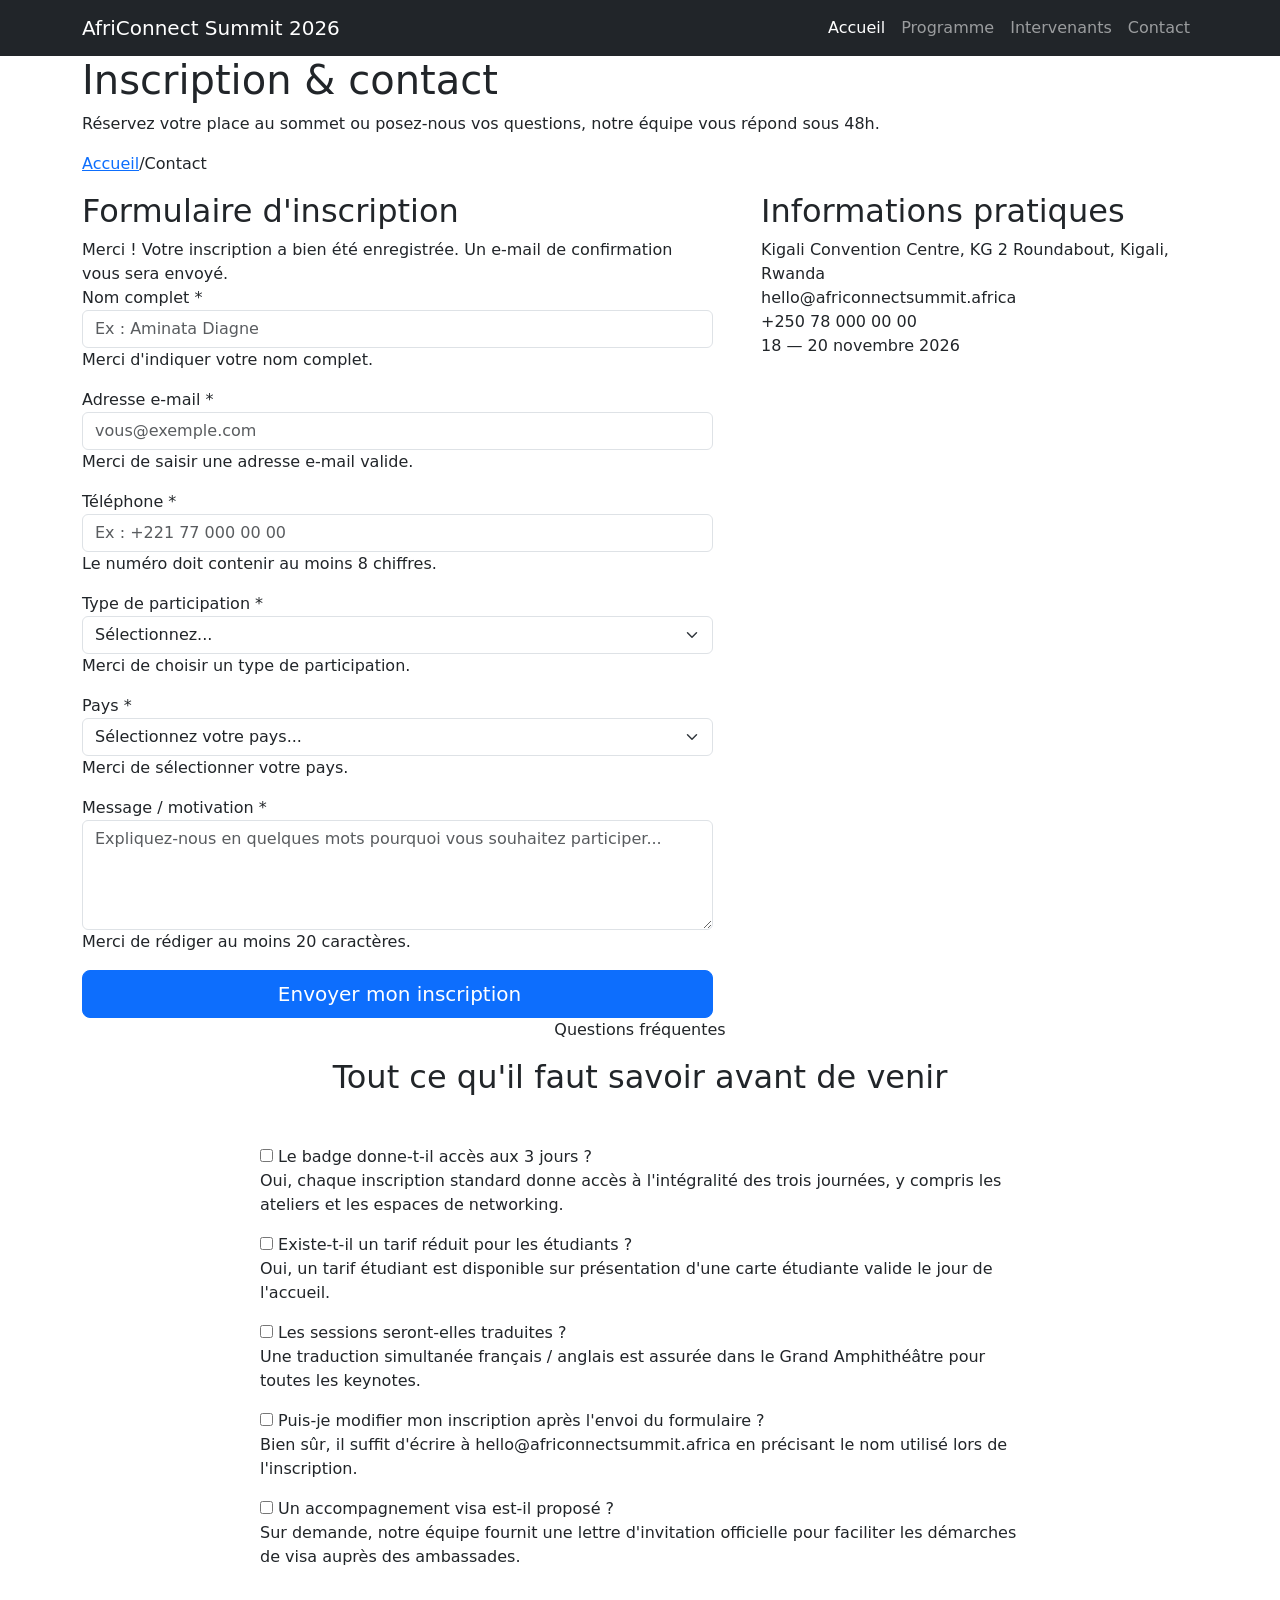
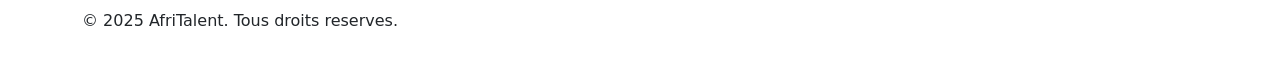
==== contact.html @ 5251cedf "creation des page intervenant, programme et contact" ====
<!DOCTYPE html>
<html lang="fr">
<head> 
<meta charset="UTF-8"> 
<meta name="viewport" content="width=device-width, initial-scale=1.0"> 
<title>AfriTalent — Accueil</title> 
<link href="https://cdn.jsdelivr.net/npm/bootstrap@5.3.0/dist/css/bootstrap.min.css" 
rel="stylesheet"> 
<link rel="stylesheet" href="css/style.css">
</head>
<body> 
 
<!-- Navigation Bootstrap commune a toutes les pages --> 
<nav class="navbar navbar-expand-lg navbar-dark bg-dark"> 
<div class="container"> 
<a class="navbar-brand" href="index.html"> AfriConnect Summit 2026</a> 
<button class="navbar-toggler" type="button" 
data-bs-toggle="collapse" 
data-bs-target="#navMenu" 
aria-controls="navMenu" 
aria-expanded="false" 
aria-label="Toggle navigation"> 
<span class="navbar-toggler-icon"></span> 
</button> 
<div class="collapse navbar-collapse" id="navMenu"> 
<ul class="navbar-nav ms-auto"> 
<li class="nav-item"><a class="nav-link active" 
href="index.html">Accueil</a></li> 
<li class="nav-item"><a class="nav-link" 
href="programme.html">Programme</a></li> 
<li class="nav-item"><a class="nav-link" 
href="intervenant.html">Intervenants</a></li> 
<li class="nav-item"><a class="nav-link" 
href="contact.html">Contact</a></li> 
</ul> 
</div> 
</div> 
</nav> 

<main>

  <!-- ==================== HERO INTERNE ==================== -->
  <section id="hero" class="hero-inner">
    <div class="container">
      <h1>Inscription &amp; contact</h1>
      <p>Réservez votre place au sommet ou posez-nous vos questions, notre équipe vous répond sous 48h.</p>
      <nav class="breadcrumb" aria-label="Fil d'Ariane">
        <a href="index.html">Accueil</a><span aria-hidden="true">/</span><span>Contact</span>
      </nav>
    </div>
  </section>

  <!-- ==================== FORMULAIRE + INFOS ==================== -->
  <section id="contact">
    <div class="container">
      <div class="row g-5">

        <!-- Colonne formulaire -->
        <div class="col-lg-7">
          <div class="form-card">
            <h2>Formulaire d'inscription</h2>

            <!-- Message de succès, affiché par js/script.js -->
            <div class="success-banner" id="form-success" role="status">
              <i class="bi bi-check-circle-fill"></i>
              <span>Merci ! Votre inscription a bien été enregistrée. Un e-mail de confirmation vous sera envoyé.</span>
            </div>

            <form id="registration-form" novalidate>

              <div class="form-group mb-3" data-field="full-name">
                <label for="full-name">Nom complet *</label>
                <input type="text" class="form-control" id="full-name" name="full-name" placeholder="Ex : Aminata Diagne" required>
                <p class="error-message">Merci d'indiquer votre nom complet.</p>
              </div>

              <div class="form-group mb-3" data-field="email">
                <label for="email">Adresse e-mail *</label>
                <input type="email" class="form-control" id="email" name="email" placeholder="vous@exemple.com" required>
                <p class="error-message">Merci de saisir une adresse e-mail valide.</p>
              </div>

              <div class="form-group mb-3" data-field="phone">
                <label for="phone">Téléphone *</label>
                <input type="tel" class="form-control" id="phone" name="phone" placeholder="Ex : +221 77 000 00 00" required>
                <p class="error-message">Le numéro doit contenir au moins 8 chiffres.</p>
              </div>

              <div class="form-group mb-3" data-field="participation-type">
                <label for="participation-type">Type de participation *</label>
                <select class="form-select" id="participation-type" name="participation-type" required>
                  <option value="">Sélectionnez...</option>
                  <option value="visiteur">Visiteur</option>
                  <option value="exposant">Exposant</option>
                  <option value="intervenant">Intervenant</option>
                  <option value="presse">Presse</option>
                  <option value="etudiant">Étudiant</option>
                </select>
                <p class="error-message">Merci de choisir un type de participation.</p>
              </div>

              <div class="form-group mb-3" data-field="country">
                <label for="country">Pays *</label>
                <select class="form-select" id="country" name="country" required>
                  <option value="">Sélectionnez votre pays...</option>
                  <option value="senegal">Sénégal</option>
                  <option value="cote-ivoire">Côte d'Ivoire</option>
                  <option value="ghana">Ghana</option>
                  <option value="nigeria">Nigéria</option>
                  <option value="kenya">Kenya</option>
                  <option value="rwanda">Rwanda</option>
                  <option value="afrique-du-sud">Afrique du Sud</option>
                  <option value="maroc">Maroc</option>
                  <option value="tunisie">Tunisie</option>
                  <option value="cameroun">Cameroun</option>
                  <option value="mali">Mali</option>
                  <option value="benin">Bénin</option>
                </select>
                <p class="error-message">Merci de sélectionner votre pays.</p>
              </div>

              <div class="form-group mb-3" data-field="message">
                <label for="message">Message / motivation *</label>
                <textarea class="form-control" id="message" name="message" rows="4" placeholder="Expliquez-nous en quelques mots pourquoi vous souhaitez participer..." required></textarea>
                <p class="error-message">Merci de rédiger au moins 20 caractères.</p>
              </div>

              <button type="submit" class="btn btn-primary btn-lg w-100">
                <i class="bi bi-send me-1"></i> Envoyer mon inscription
              </button>
            </form>
          </div>
        </div>

        <!-- Colonne informations -->
        <div class="col-lg-5">
          <h2>Informations pratiques</h2>
          <ul class="info-list list-unstyled">
            <li><i class="bi bi-geo-alt"></i> <span>Kigali Convention Centre, KG 2 Roundabout, Kigali, Rwanda</span></li>
            <li><i class="bi bi-envelope"></i> <span>hello@africonnectsummit.africa</span></li>
            <li><i class="bi bi-telephone"></i> <span>+250 78 000 00 00</span></li>
            <li><i class="bi bi-calendar3"></i> <span>18 — 20 novembre 2026</span></li>
          </ul>

          <iframe
            class="map-frame"
            src="https://www.google.com/maps?q=Kigali+Convention+Centre,+Kigali,+Rwanda&output=embed"
            title="Localisation du Kigali Convention Centre sur Google Maps"
            loading="lazy"
            referrerpolicy="no-referrer-when-downgrade">
          </iframe>
        </div>

      </div>
    </div>
  </section>

  <!-- ==================== FAQ — ACCORDÉON CSS PUR ==================== -->
  <section id="faq">
    <div class="container">
      <p class="eyebrow text-center d-block">Questions fréquentes</p>
      <h2 class="text-center mb-5">Tout ce qu'il faut savoir avant de venir</h2>

      <div class="mx-auto" style="max-width: 760px;">

        <div class="faq-item">
          <input type="checkbox" id="faq-1">
          <label class="faq-question" for="faq-1">Le badge donne-t-il accès aux 3 jours ?
            <i class="bi bi-chevron-down" aria-hidden="true"></i>
          </label>
          <div class="faq-answer">
            <p>Oui, chaque inscription standard donne accès à l'intégralité des trois journées, y compris les ateliers et les espaces de networking.</p>
          </div>
        </div>

        <div class="faq-item">
          <input type="checkbox" id="faq-2">
          <label class="faq-question" for="faq-2">Existe-t-il un tarif réduit pour les étudiants ?
            <i class="bi bi-chevron-down" aria-hidden="true"></i>
          </label>
          <div class="faq-answer">
            <p>Oui, un tarif étudiant est disponible sur présentation d'une carte étudiante valide le jour de l'accueil.</p>
          </div>
        </div>

        <div class="faq-item">
          <input type="checkbox" id="faq-3">
          <label class="faq-question" for="faq-3">Les sessions seront-elles traduites ?
            <i class="bi bi-chevron-down" aria-hidden="true"></i>
          </label>
          <div class="faq-answer">
            <p>Une traduction simultanée français / anglais est assurée dans le Grand Amphithéâtre pour toutes les keynotes.</p>
          </div>
        </div>

        <div class="faq-item">
          <input type="checkbox" id="faq-4">
          <label class="faq-question" for="faq-4">Puis-je modifier mon inscription après l'envoi du formulaire ?
            <i class="bi bi-chevron-down" aria-hidden="true"></i>
          </label>
          <div class="faq-answer">
            <p>Bien sûr, il suffit d'écrire à hello@africonnectsummit.africa en précisant le nom utilisé lors de l'inscription.</p>
          </div>
        </div>

        <div class="faq-item">
          <input type="checkbox" id="faq-5">
          <label class="faq-question" for="faq-5">Un accompagnement visa est-il proposé ?
            <i class="bi bi-chevron-down" aria-hidden="true"></i>
          </label>
          <div class="faq-answer">
            <p>Sur demande, notre équipe fournit une lettre d'invitation officielle pour faciliter les démarches de visa auprès des ambassades.</p>
          </div>
        </div>

      </div>
    </div>
  </section>

</main>
<!-- Pied de page --> 
<footer> 
<div class="container py-4"> 
<p>&copy; 2025 AfriTalent. Tous droits reserves.</p> 
</div> 
</footer> 
<script 
src="https://cdn.jsdelivr.net/npm/bootstrap@5.3.0/dist/js/bootstrap.bundle.min.js"
></script> 
<script src="js/main.js"></script>
</body>
</html>
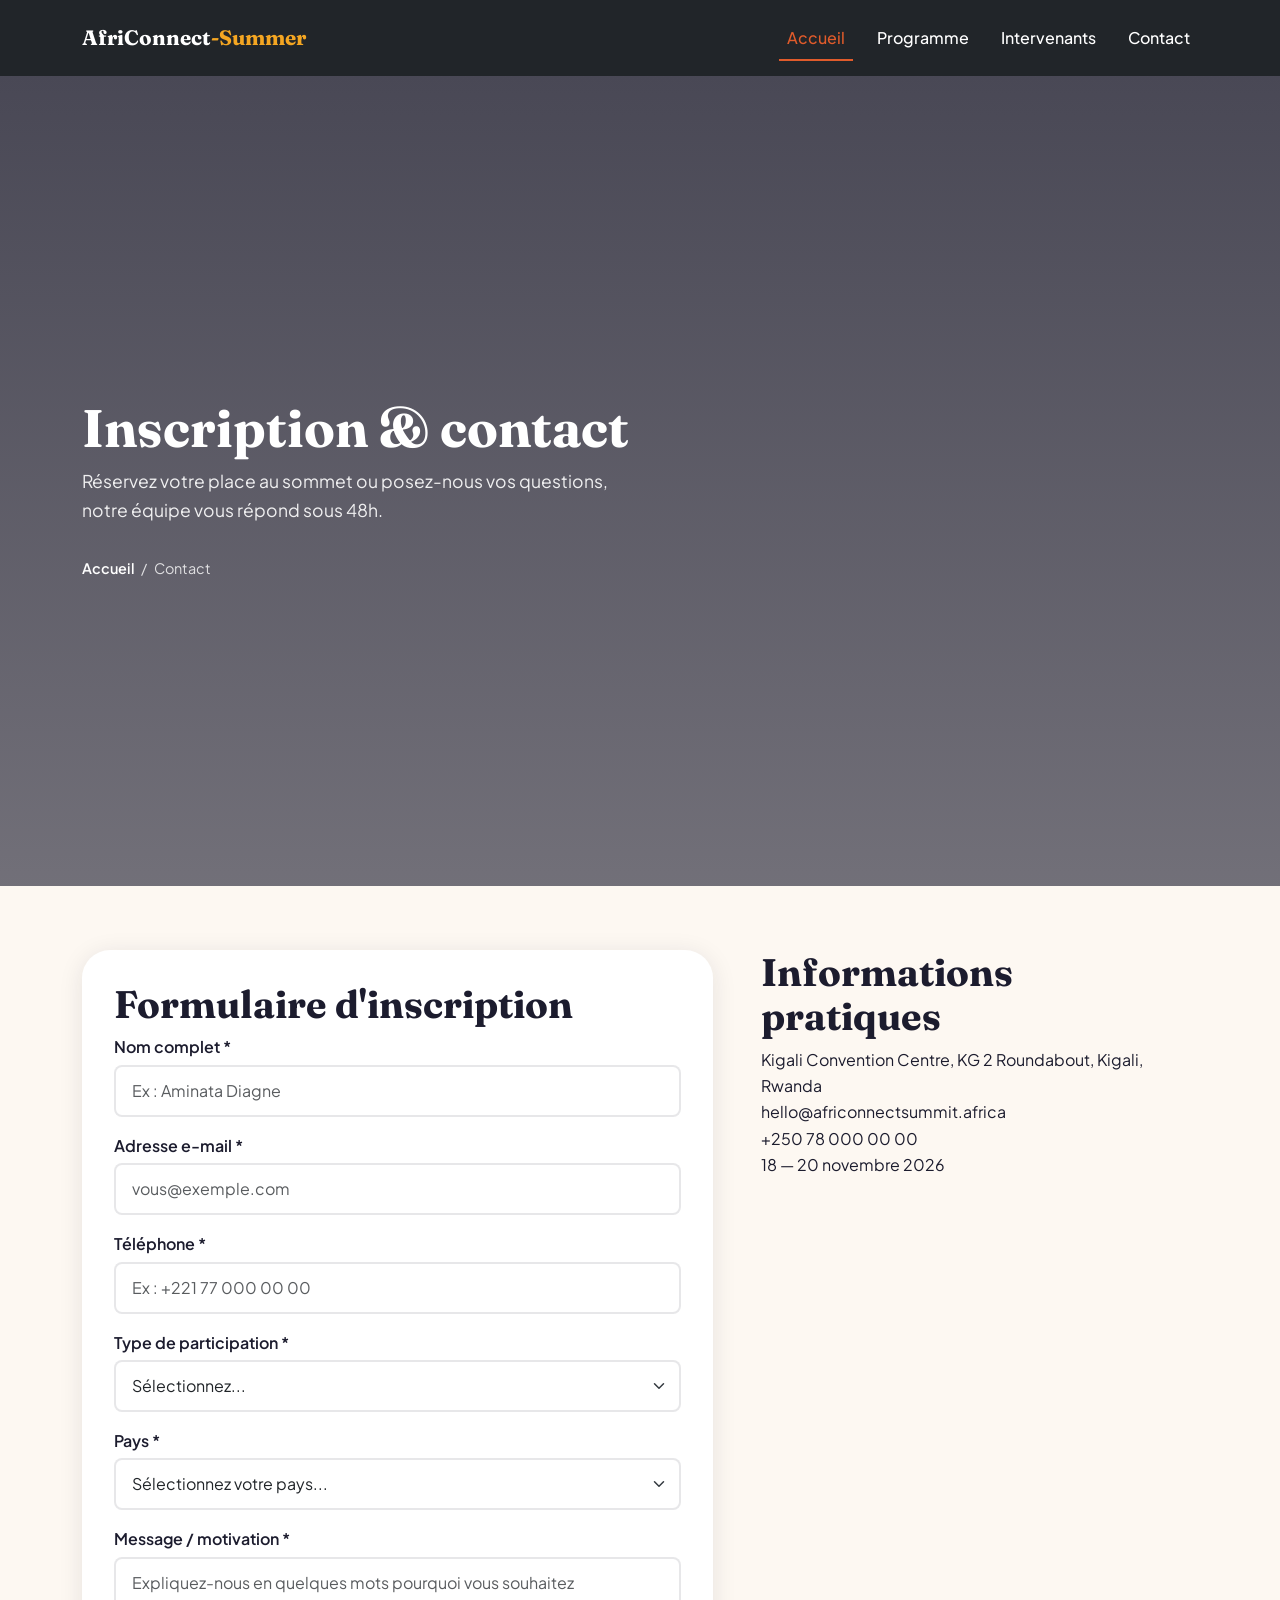
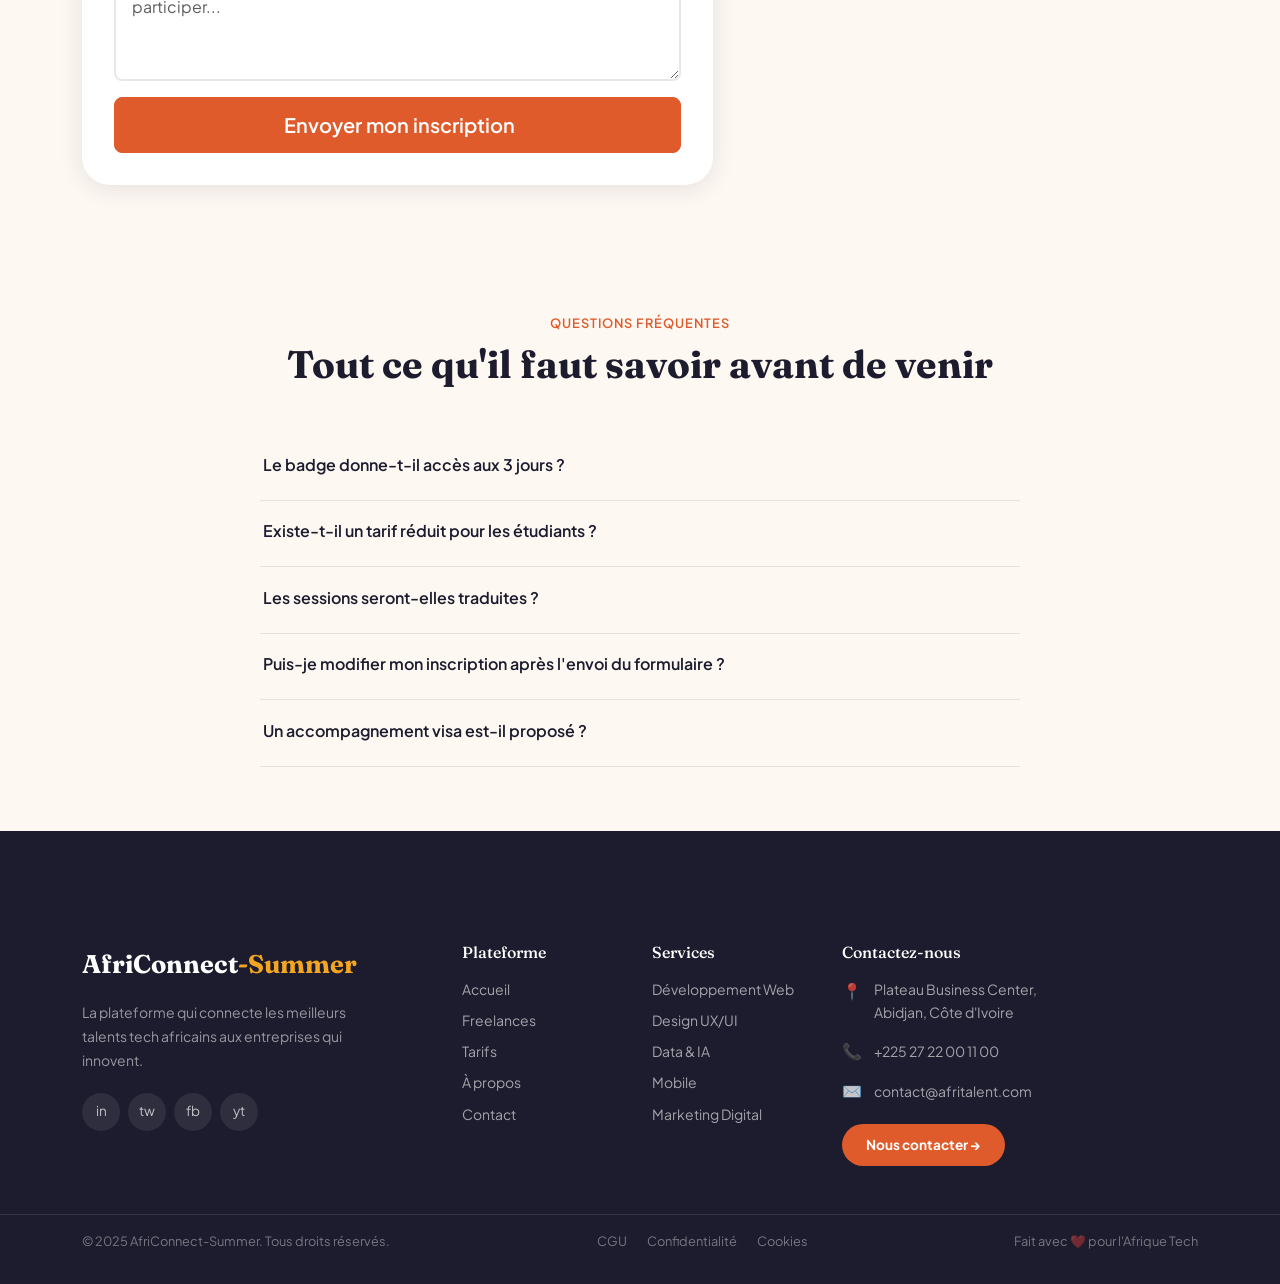
==== commit 98f79a65: "creation et design du pied de page" ====
--- a/contact.html
+++ b/contact.html
@@ -13,7 +13,7 @@
 <!-- Navigation Bootstrap commune a toutes les pages --> 
 <nav class="navbar navbar-expand-lg navbar-dark bg-dark"> 
 <div class="container"> 
-<a class="navbar-brand" href="index.html"> AfriConnect Summit 2026</a> 
+<a class="navbar-brand" href="index.html"> AfriConnect<span style="color: var(--gold);">-Summer</span></a> 
 <button class="navbar-toggler" type="button" 
 data-bs-toggle="collapse" 
 data-bs-target="#navMenu" 
@@ -218,11 +218,313 @@
   </section>
 
 </main>
-<!-- Pied de page --> 
-<footer> 
-<div class="container py-4"> 
-<p>&copy; 2025 AfriTalent. Tous droits reserves.</p> 
-</div> 
+<!-- Pied de page -->
+ <!-- ═══ FOOTER ═══ -->
+<footer style="background: var(--charcoal);">
+
+  <!-- Contenu principal -->
+  <div class="container py-5">
+    <div class="row g-4">
+
+      <!-- Colonne 1 — Logo + description -->
+      <div class="col-lg-4 col-md-6">
+        <div style="
+          font-family: var(--font-titre);
+          font-weight: 700;
+          font-size: 1.6rem;
+          color: var(--white);
+          margin-bottom: 1rem;">
+           AfriConnect<span style="color: var(--gold);">-Summer</span>
+        </div>
+        <p style="
+          color: rgba(255,255,255,0.55);
+          font-size: 0.875rem;
+          line-height: 1.7;
+          max-width: 280px;">
+          La plateforme qui connecte les meilleurs talents 
+          tech africains aux entreprises qui innovent.
+        </p>
+        <!-- Réseaux sociaux -->
+        <div style="
+          display: flex;
+          gap: 0.5rem;
+          margin-top: 1.25rem;">
+          <a href="#" style="
+            width: 38px; height: 38px;
+            background: rgba(255,255,255,0.08);
+            border-radius: 50%;
+            display: flex;
+            align-items: center;
+            justify-content: center;
+            color: rgba(255,255,255,0.7);
+            text-decoration: none;
+            font-size: 0.85rem;
+            transition: background 0.2s;">
+            in
+          </a>
+          <a href="#" style="
+            width: 38px; height: 38px;
+            background: rgba(255,255,255,0.08);
+            border-radius: 50%;
+            display: flex;
+            align-items: center;
+            justify-content: center;
+            color: rgba(255,255,255,0.7);
+            text-decoration: none;
+            font-size: 0.85rem;
+            transition: background 0.2s;">
+            tw
+          </a>
+          <a href="#" style="
+            width: 38px; height: 38px;
+            background: rgba(255,255,255,0.08);
+            border-radius: 50%;
+            display: flex;
+            align-items: center;
+            justify-content: center;
+            color: rgba(255,255,255,0.7);
+            text-decoration: none;
+            font-size: 0.85rem;
+            transition: background 0.2s;">
+            fb
+          </a>
+          <a href="#" style="
+            width: 38px; height: 38px;
+            background: rgba(255,255,255,0.08);
+            border-radius: 50%;
+            display: flex;
+            align-items: center;
+            justify-content: center;
+            color: rgba(255,255,255,0.7);
+            text-decoration: none;
+            font-size: 0.85rem;
+            transition: background 0.2s;">
+            yt
+          </a>
+        </div>
+      </div>
+
+      <!-- Colonne 2 — Plateforme -->
+      <div class="col-lg-2 col-md-6 col-6">
+        <h5 style="
+          font-family: var(--font-titre);
+          color: var(--white);
+          font-size: 1rem;
+          margin-bottom: 1rem;">
+          Plateforme
+        </h5>
+        <div style="
+          display: flex;
+          flex-direction: column;
+          gap: 0.5rem;">
+          <a href="INDEX.html" style="
+            color: rgba(255,255,255,0.6);
+            text-decoration: none;
+            font-size: 0.875rem;
+            transition: color 0.2s;">
+            Accueil
+          </a>
+          <a href="freelances.html" style="
+            color: rgba(255,255,255,0.6);
+            text-decoration: none;
+            font-size: 0.875rem;
+            transition: color 0.2s;">
+            Freelances
+          </a>
+          <a href="tarifs.html" style="
+            color: rgba(255,255,255,0.6);
+            text-decoration: none;
+            font-size: 0.875rem;
+            transition: color 0.2s;">
+            Tarifs
+          </a>
+          <a href="ABOUT.html" style="
+            color: rgba(255,255,255,0.6);
+            text-decoration: none;
+            font-size: 0.875rem;
+            transition: color 0.2s;">
+            À propos
+          </a>
+          <a href="Contact.html" style="
+            color: rgba(255,255,255,0.6);
+            text-decoration: none;
+            font-size: 0.875rem;
+            transition: color 0.2s;">
+            Contact
+          </a>
+        </div>
+      </div>
+
+      <!-- Colonne 3 — Services -->
+      <div class="col-lg-2 col-md-6 col-6">
+        <h5 style="
+          font-family: var(--font-titre);
+          color: var(--white);
+          font-size: 1rem;
+          margin-bottom: 1rem;">
+          Services
+        </h5>
+        <div style="
+          display: flex;
+          flex-direction: column;
+          gap: 0.5rem;">
+          <a href="freelances.html" style="
+            color: rgba(255,255,255,0.6);
+            text-decoration: none;
+            font-size: 0.875rem;">
+            Développement Web
+          </a>
+          <a href="freelances.html" style="
+            color: rgba(255,255,255,0.6);
+            text-decoration: none;
+            font-size: 0.875rem;">
+            Design UX/UI
+          </a>
+          <a href="freelances.html" style="
+            color: rgba(255,255,255,0.6);
+            text-decoration: none;
+            font-size: 0.875rem;">
+            Data & IA
+          </a>
+          <a href="freelances.html" style="
+            color: rgba(255,255,255,0.6);
+            text-decoration: none;
+            font-size: 0.875rem;">
+            Mobile
+          </a>
+          <a href="freelances.html" style="
+            color: rgba(255,255,255,0.6);
+            text-decoration: none;
+            font-size: 0.875rem;">
+            Marketing Digital
+          </a>
+        </div>
+      </div>
+
+      <!-- Colonne 4 — Contact -->
+      <div class="col-lg-4 col-md-6">
+        <h5 style="
+          font-family: var(--font-titre);
+          color: var(--white);
+          font-size: 1rem;
+          margin-bottom: 1rem;">
+          Contactez-nous
+        </h5>
+
+        <!-- Adresse -->
+        <div style="
+          display: flex;
+          gap: 0.75rem;
+          margin-bottom: 0.85rem;
+          align-items: flex-start;">
+          <span style="font-size: 1rem;">📍</span>
+          <p style="
+            color: rgba(255,255,255,0.6);
+            font-size: 0.875rem;
+            margin: 0;">
+            Plateau Business Center,<br>
+            Abidjan, Côte d'Ivoire
+          </p>
+        </div>
+
+        <!-- Téléphone -->
+        <div style="
+          display: flex;
+          gap: 0.75rem;
+          margin-bottom: 0.85rem;
+          align-items: center;">
+          <span style="font-size: 1rem;">📞</span>
+          <p style="
+            color: rgba(255,255,255,0.6);
+            font-size: 0.875rem;
+            margin: 0;">
+            +225 27 22 00 11 00
+          </p>
+        </div>
+
+        <!-- Email -->
+        <div style="
+          display: flex;
+          gap: 0.75rem;
+          margin-bottom: 1.25rem;
+          align-items: center;">
+          <span style="font-size: 1rem;">✉️</span>
+          <p style="
+            color: rgba(255,255,255,0.6);
+            font-size: 0.875rem;
+            margin: 0;">
+            contact@afritalent.com
+          </p>
+        </div>
+
+        <!-- Bouton contact -->
+        <a href="Contact.html" style="
+          display: inline-block;
+          background: var(--terra);
+          color: var(--white);
+          border-radius: 50px;
+          padding: 0.6rem 1.5rem;
+          font-size: 0.85rem;
+          font-weight: 700;
+          text-decoration: none;
+          transition: background 0.2s;">
+          Nous contacter →
+        </a>
+
+      </div>
+
+    </div>
+  </div>
+
+  <!-- Ligne de séparation -->
+  <div style="
+    border-top: 1px solid rgba(255,255,255,0.1);">
+    <div class="container py-3">
+      <div class="d-flex flex-wrap justify-content-between
+                  align-items-center gap-2">
+
+        <!-- Copyright -->
+        <p style="
+          color: rgba(255,255,255,0.4);
+          font-size: 0.8rem;
+          margin: 0;">
+          © 2025 AfriConnect-Summer. Tous droits réservés.
+        </p>
+
+        <!-- Liens légaux -->
+        <div style="display: flex; gap: 1.25rem;">
+          <a href="#" style="
+            color: rgba(255,255,255,0.4);
+            font-size: 0.8rem;
+            text-decoration: none;">
+            CGU
+          </a>
+          <a href="#" style="
+            color: rgba(255,255,255,0.4);
+            font-size: 0.8rem;
+            text-decoration: none;">
+            Confidentialité
+          </a>
+          <a href="#" style="
+            color: rgba(255,255,255,0.4);
+            font-size: 0.8rem;
+            text-decoration: none;">
+            Cookies
+          </a>
+        </div>
+
+        <!-- Fait avec amour -->
+        <p style="
+          color: rgba(255,255,255,0.4);
+          font-size: 0.8rem;
+          margin: 0;">
+          Fait avec ❤️ pour l'Afrique Tech
+        </p>
+
+      </div>
+    </div>
+  </div>
+
 </footer> 
 <script 
 src="https://cdn.jsdelivr.net/npm/bootstrap@5.3.0/dist/js/bootstrap.bundle.min.js"
